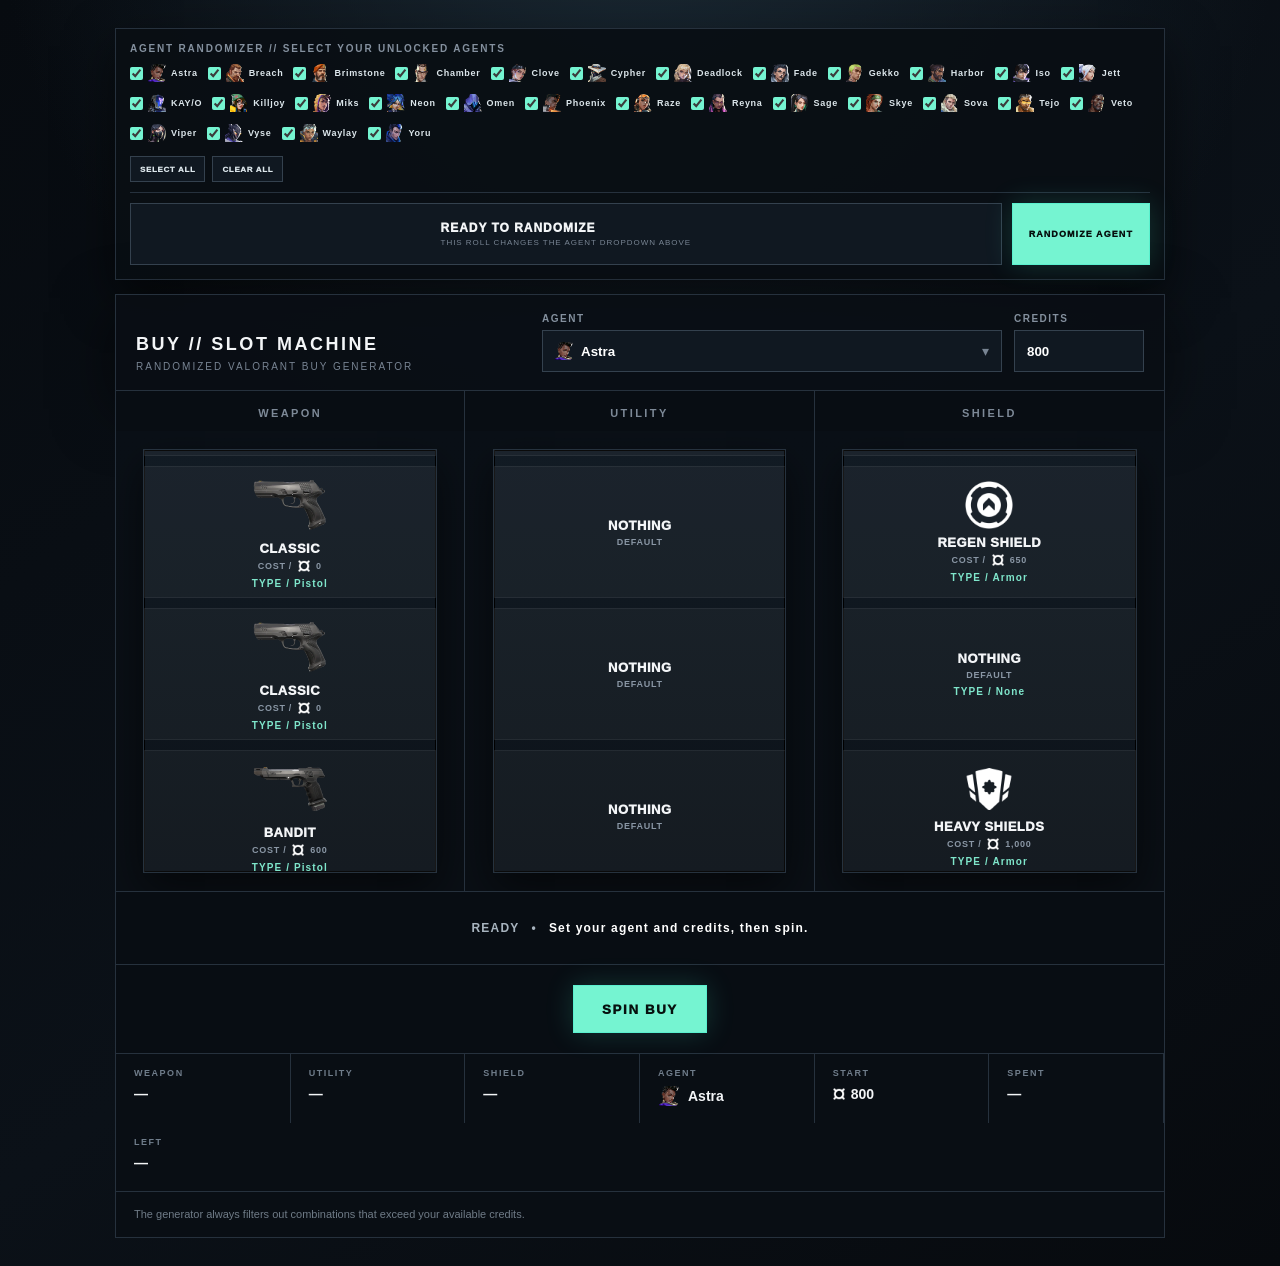
==== Valorant20Machine20agent20v10 copy.html @ f8c2f517 "Updated Website Layout + More Audio Update the UI to include an Agent Randomizer and added custom au" ====
<!DOCTYPE html>
<html lang="en">
<head>
<meta charset="UTF-8">
<meta name="viewport" content="width=device-width, initial-scale=1.0">
<title>VALORANT Buy Slot Machine</title>
<style>
  :root{
    --bg:#070b10;
    --panel:#0d131b;
    --panel2:#111923;
    --line:#26313d;
    --muted:#788493;
    --text:#f3f5f7;
    --accent:#75f4d1;
    --accent2:#3de4c2;
    --danger:#ff5c6c;
  }
  *{box-sizing:border-box}
  body{
    margin:0;
    min-height:100vh;
    font-family:Arial,Helvetica,sans-serif;
    background:
      radial-gradient(circle at 50% -10%,#1a2934 0,transparent 42%),
      linear-gradient(145deg,#070b10,#0b1118 55%,#070a0e);
    color:var(--text);
    display:flex;
    justify-content:center;
    padding:28px 16px;
  }
  .app{width:min(1050px,100%)}
  .topbar{
    display:flex;align-items:end;justify-content:space-between;gap:18px;
    padding:18px 20px;border:1px solid var(--line);
    background:rgba(9,14,20,.9);box-shadow:0 18px 60px #0008;
  }
  .brand{font-weight:900;letter-spacing:.14em;font-size:18px}
  .sub{color:var(--muted);font-size:10px;letter-spacing:.2em;margin-top:6px}
  .controls{display:flex;align-items:end;gap:12px;flex-wrap:wrap}
  label{display:block;color:#84909e;font-size:10px;letter-spacing:.15em;font-weight:800;margin:0 0 6px}
  select,input{
    width:170px;height:42px;border:1px solid #34414e;background:#101821;color:white;
    padding:0 12px;font-weight:800;outline:none;
  }
  .agent-select-wrapper{position:relative}
  .agent-search-box{
    min-width:460px;width:100%;height:42px;border:1px solid #34414e;background:#101821;
    display:flex;align-items:center;gap:8px;padding:0 12px;transition:border-color .15s ease;
  }
  .agent-search-box:focus-within{border-color:var(--accent);box-shadow:0 0 0 1px rgba(117,244,209,.12)}
  .agent-search-box img{width:18px;height:18px;object-fit:contain;display:block;flex:0 0 18px}
  .agent-search-box input{
    width:100%;height:40px;border:0;background:transparent;color:white;padding:0;
    font-weight:800;outline:none;min-width:0;
  }
  .agent-search-box input::placeholder{color:#788493}
  .agent-search-box .dropdown-arrow{flex:0 0 auto;cursor:pointer}
  .agent-dropdown{
    position:absolute;top:calc(100% + 6px);left:0;width:100%;min-width:460px;max-width:520px;max-height:360px;overflow:auto;
    background:#0c131b;border:1px solid #34414e;box-shadow:0 16px 38px rgba(0,0,0,.55);border-radius:10px;
    display:none;z-index:20;
  }
  .agent-dropdown.open{display:block}
  .agent-option{
    width:100%;display:flex;align-items:center;gap:10px;padding:10px 12px;
    border:none;background:none;color:#f3f5f7;text-align:left;font:inherit;cursor:pointer;
  }
  .agent-option:hover,.agent-option.active{background:rgba(93,238,217,.08)}
  .agent-option img{width:22px;height:22px;object-fit:contain;flex-shrink:0}
  .agent-option .random-agent-icon{width:22px;height:22px;display:grid;place-items:center;font-size:18px;flex-shrink:0}
  .dropdown-divider{height:1px;background:#26313d;margin:5px 0}
  .agent-control-block{min-width:380px}
  .agent-randomizer-standalone{
    width:100%;
    margin:0 0 14px;
    border:1px solid var(--line);
    background:rgba(9,14,20,.94);
    box-shadow:0 18px 45px #0008;
    padding:14px;
  }
  .agent-randomizer-standalone .agent-randomizer-title{
    color:#84909e;font-size:10px;letter-spacing:.18em;font-weight:900;margin-bottom:10px;
  }
  .agent-randomizer{margin:0;border:0;background:transparent;padding:0;max-width:none}

  .agent-randomizer-title{color:#84909e;font-size:9px;letter-spacing:.15em;font-weight:900;margin-bottom:8px}
  .agent-randomizer-list{display:flex;flex-wrap:wrap;gap:6px 10px;overflow:visible;padding-right:3px}
  .agent-check{display:inline-flex;align-items:center;gap:5px;color:#dce6eb;font-size:9px;font-weight:800;letter-spacing:.08em;cursor:pointer;white-space:nowrap}
  .agent-check input{width:auto;height:auto;margin:0;accent-color:var(--accent);cursor:pointer}
  .agent-check img{width:18px;height:18px;object-fit:contain;display:block}
  .agent-check span{line-height:18px}
  .agent-randomizer-actions{display:flex;gap:7px;margin-top:8px}
  .agent-randomizer-actions button{height:26px;padding:0 9px;font-size:8px;letter-spacing:.08em;background:#101821;color:#dce6eb;border:1px solid #34414e;box-shadow:none}
  .agent-randomizer-actions button:hover{border-color:var(--accent);filter:none}
  .agent-roll{margin-top:10px;padding-top:10px;border-top:1px solid #26313d;display:grid;grid-template-columns:1fr auto;gap:10px;align-items:center}
  .agent-roll-display{height:62px;border:1px solid #34414e;background:#101821;display:flex;align-items:center;justify-content:center;gap:10px;overflow:hidden}
  .agent-roll-display img{width:34px;height:34px;object-fit:contain;flex:0 0 34px}
  .agent-roll-name{font-size:12px;font-weight:1000;letter-spacing:.08em;text-transform:uppercase;white-space:nowrap;overflow:hidden;text-overflow:ellipsis}
  .agent-roll-status{display:block;color:#788493;font-size:8px;letter-spacing:.12em;margin-top:3px}
  #randomizeAgent{height:62px;padding:0 16px;font-size:9px;min-width:132px}
  .agent-randomizer.disabled{opacity:.55}
  .agent-randomizer.disabled .agent-check{cursor:not-allowed}
  .agent-summary{display:inline-flex;align-items:center;gap:8px}
  .agent-summary .agent-icon{width:22px;height:22px;object-fit:contain;flex:0 0 22px}
  .agent-summary .summary-item-icon{width:24px;height:24px;margin:0;flex:0 0 24px}
  button:disabled{opacity:.55;cursor:not-allowed}
  .dropdown-arrow{color:#788493;font-size:14px;}
  input{width:130px}
  select:focus,input:focus{border-color:var(--accent)}
  .hero{
    border:1px solid var(--line);border-top:0;background:#080d13;
  }
  .heads,.slots,.summary{display:grid;grid-template-columns:1fr 1fr 1fr}
  .heads>div{
    text-align:center;padding:16px 10px 12px;border-right:1px solid var(--line);
    color:#7d8997;font-size:11px;font-weight:900;letter-spacing:.22em;
  }
  .heads>div:last-child{border-right:0}
  .slots{min-height:460px}
  .slot{
    position:relative;border-right:1px solid var(--line);overflow:hidden;
    display:flex;align-items:center;justify-content:center;padding:18px;
    background:linear-gradient(#0a1017,#0a0f15);
    min-height:430px;
  }
  .slot:last-child{border-right:0}
  .slot:before,.slot:after{display:none}
  .window{
    position:relative;z-index:2;width:94%;height:100%;overflow:hidden;
    border:1px solid #26323e;background:linear-gradient(180deg,#121b24,#0c1219);
    box-shadow:0 0 0 1px #000 inset,0 16px 40px #0008;
  }
  .reel{
    position:absolute;inset:0;
    display:flex;flex-direction:column;align-items:stretch;
    gap:10px;
    transform:translate3d(0,0,0);
    will-change:transform;
  }
  .reel.spin{
    filter: none;
  }
  .reel-card{
    position:relative;
    flex:0 0 132px;
    height:132px;
    display:flex;flex-direction:column;justify-content:center;align-items:center;
    gap:8px;padding:16px 16px;
    background:rgba(255,255,255,.04);
    border:1px solid rgba(255,255,255,.06);
    transition:transform .2s ease, box-shadow .2s ease, border-color .2s ease, background .2s ease;
  }
  .reel-card.current{
    background:linear-gradient(90deg,#131f28,#1d323f,#131f28);
    box-shadow:0 0 0 1px rgba(93,238,217,.5), 0 18px 40px rgba(0,0,0,.35);
    border:1px solid rgba(93,238,217,.85);
    transform: scale(1.02);
    z-index:2;
  }
  .reel-card.pop{
    animation:pop .36s ease forwards, popGlow .18s ease 0.36s forwards;
  }
  .reel-card.win-glow{
    animation:winGlow 1s ease forwards;
  }
  .reel-card.pop::after{
    content:"";
    position:absolute;
    inset:0;
    border-radius:8px;
    background:linear-gradient(135deg, rgba(255,255,255,0) 0%, rgba(255,255,255,0.18) 50%, rgba(255,255,255,0) 100%);
    opacity:0;
    pointer-events:none;
    mix-blend-mode:screen;
    animation:shine .36s ease forwards;
  }
  .item-image{width:76px;height:60px;margin:0 auto 6px;display:block;object-fit:contain}
  .item-image.weapon-image{width:76px;height:60px;}
  .item-image.shield-image{width:48px;height:48px;}
  .ability-icon{
    width:60px;
    height:60px;
    margin:0 auto 6px;
    display:flex;
    align-items:center;
    justify-content:center;
    color:var(--accent);
    flex:0 0 60px;
  }
  .ability-icon svg{width:56px;height:56px;display:block;}
  .item-copy{text-align:center;min-width:0;width:100%;display:flex;flex-direction:column;align-items:center;justify-content:center}
  .item-name{font-weight:1000;font-size:13px;letter-spacing:.04em;text-transform:uppercase;white-space:nowrap;overflow:hidden;text-overflow:ellipsis;margin:0 auto}
  .item-meta{margin-top:4px;color:#8a97a5;font-size:9px;font-weight:800;letter-spacing:.08em;display:inline-flex;align-items:center;justify-content:center;gap:6px}
  .credit-badge{display:inline-flex;align-items:center;gap:6px}
  .credit-icon{width:12px;height:auto;display:block}
  .item-detail{margin-top:6px;color:#7fe6cb;font-size:10px;font-weight:800;letter-spacing:.11em}
  .item-bind{margin-top:4px;color:#8adfc5;font-size:9px;font-weight:800;letter-spacing:.12em}
  .reel-card.center{
    outline:1px solid #49616f;
    outline-offset:-1px;
  }
  .result-line{
    display:flex;justify-content:center;align-items:center;gap:12px;
    min-height:74px;border-top:1px solid var(--line);border-bottom:1px solid var(--line);
    color:#a8b4bf;font-size:12px;letter-spacing:.1em;font-weight:800;
  }
  .result-line strong{color:white}
  button{
    height:48px;padding:0 28px;border:1px solid #5af0ce;background:var(--accent);
    color:#06100e;font-weight:1000;letter-spacing:.12em;cursor:pointer;
    box-shadow:0 0 28px #47e4c330;text-transform:uppercase;
  }
  button:hover{filter:brightness(1.08)}
  button:active{transform:translateY(1px)}
  button:disabled{opacity:.55;cursor:not-allowed}
  .spinrow{display:flex;justify-content:center;padding:20px;border-bottom:1px solid var(--line)}
  .summary{
    background:#090e14;
    display:grid;grid-template-columns:repeat(auto-fit,minmax(170px,1fr));
    gap:0;
  }
  .sum{
    padding:14px 18px;border-right:1px solid var(--line);
    min-height:68px;
  }
  .sum:last-child{border-right:0}
  .sum b{display:block;margin-top:8px;font-size:14px}
  .sum small{display:block;color:#707d8b;font-size:9px;font-weight:900;letter-spacing:.17em}
  .sum .agent-summary,
  .sum .shield-summary{display:inline-flex;align-items:center;gap:8px;}
  .sum .agent-summary .agent-icon,
  .sum .shield-summary .agent-icon{width:20px;height:20px;}
  .good{color:var(--accent)}.bad{color:var(--danger)}
  .hint{
    padding:14px 18px;color:#6f7b87;font-size:11px;line-height:1.5;
    border:1px solid var(--line);border-top:0;background:#090e14;
  }
  .agent-pill{
    display:inline-flex;gap:8px;align-items:center;color:#dce6eb;
    border:1px solid #2b3743;padding:6px 9px;font-size:9px;letter-spacing:.12em;
    margin-top:8px;
  }
  .agent-icon{width:18px;height:18px;object-fit:contain;display:block}
  .agent-pill span{font-size:10px;font-weight:800;letter-spacing:.11em;text-transform:none;color:#f3f5f7}
  .pulse{animation:pulse .18s linear infinite alternate}
  @keyframes pulse{to{filter:brightness(1.7);transform:scale(1.015)}}
  .shake{animation:shake .16s linear 2}
  @keyframes shake{25%{transform:translateX(-5px)}75%{transform:translateX(5px)}}
  @keyframes pop{0%{transform:scale(1.02);box-shadow:0 0 0 1px rgba(93,238,217,.5)}50%{transform:scale(1.07);box-shadow:0 0 0 3px rgba(93,238,217,.85)}100%{transform:scale(1.05);box-shadow:0 0 0 2px rgba(93,238,217,.75)}}
  @keyframes shine{0%{opacity:0;transform:translateX(-80px) scaleX(0.8)}50%{opacity:1;transform:translateX(0) scaleX(1)}100%{opacity:0;transform:translateX(80px) scaleX(0.8)}}
  @keyframes popGlow{0%{filter:brightness(1)}50%{filter:brightness(1.22)}100%{filter:brightness(1)}}
  @keyframes winGlow{0%{box-shadow:0 0 0 rgba(93,238,217,0);opacity:0.95}50%{box-shadow:0 0 24px rgba(93,238,217,0.35);opacity:1}100%{box-shadow:0 0 40px rgba(93,238,217,0.18);opacity:1}}
  @media(max-width:700px){
    body{padding:10px}.topbar{align-items:flex-start;flex-direction:column}
    .controls{width:100%}.controls>div{flex:1}.controls select,.controls input{width:100%}.agent-control-block{min-width:0;width:100%}.agent-search-box{min-width:0;width:100%}.agent-dropdown{min-width:100%;max-width:none}.agent-randomizer{max-width:none}.agent-randomizer-list{max-height:220px;overflow:auto}.agent-roll{grid-template-columns:1fr}.agent-roll-display{width:100%}#randomizeAgent{width:100%}
    .slots{min-height:350px}.window{height:205px}.reel-card{flex-basis:68px;height:68px;padding:8px 10px}.icon{width:48px;flex-basis:48px}.icon svg{width:43px;height:39px}
    .item-name{font-size:12px}.heads>div{font-size:9px}.sum{padding:11px 8px}.sum b{font-size:11px}
    button{width:100%}
  }
</style>
</head>
<body>
<audio id="spinAudio" src="spin-music.mp3" preload="auto"></audio>
<audio id="agentSpinAudio" src="agent_spin.mp3" preload="auto"></audio>
<div class="app">
  <section class="agent-randomizer-standalone" id="agentRandomizerPanel">
    <div class="agent-randomizer">
      <div class="agent-randomizer-title">AGENT RANDOMIZER // SELECT YOUR UNLOCKED AGENTS</div>
      <div class="agent-randomizer-list" id="agentRandomizerList"></div>
      <div class="agent-randomizer-actions">
        <button type="button" id="selectAllAgents">SELECT ALL</button>
        <button type="button" id="clearAllAgents">CLEAR ALL</button>
      </div>
      <div class="agent-roll" id="agentRollPanel">
        <div class="agent-roll-display">
          <img id="agentRollIcon" src="" alt="" style="display:none" />
          <div>
            <div class="agent-roll-name" id="agentRollName">READY TO RANDOMIZE</div>
            <span class="agent-roll-status" id="agentRollStatus">THIS ROLL CHANGES THE AGENT DROPDOWN ABOVE</span>
          </div>
        </div>
        <button type="button" id="randomizeAgent">RANDOMIZE AGENT</button>
      </div>
    </div>
  </section>


  <div class="topbar">
    <div>
      <div class="brand">BUY // SLOT MACHINE</div>
      <div class="sub">RANDOMIZED VALORANT BUY GENERATOR</div>
    </div>
    <div class="controls">
      <div class="agent-control-block">
        <label>AGENT</label>
        <div class="agent-select-wrapper">
          <div class="agent-search-box">
            <img src="" alt="" class="agent-icon" id="agentDropdownIcon" />
            <input id="agentSearch" type="text" autocomplete="off" spellcheck="false"
                   placeholder="Search agent..." role="combobox" aria-autocomplete="list"
                   aria-expanded="false" aria-controls="agentDropdownMenu" />
            <span class="dropdown-arrow" id="agentDropdownArrow">▾</span>
          </div>
          <div class="agent-dropdown" id="agentDropdownMenu" role="listbox"></div>
        </div>
        <select id="agent" hidden></select>
      </div>
      <div>
        <label>CREDITS</label>
        <input id="credits" type="number" min="0" max="9000" step="50" value="800">
      </div>
    </div>
  </div>

  <section class="hero">
    <div class="heads">
      <div>WEAPON</div><div>UTILITY</div><div>SHIELD</div>
    </div>

    <div class="slots">
      <div class="slot"><div class="window" id="weaponWindow"></div></div>
      <div class="slot"><div class="window" id="utilityWindow"></div></div>
      <div class="slot"><div class="window" id="shieldWindow"></div></div>
    </div>

    <div class="result-line">
      <span>READY</span>
      <span>•</span>
      <strong id="message">Set your agent and credits, then spin.</strong>
    </div>

    <div class="spinrow">
      <button id="spin">SPIN BUY</button>
    </div>

    <div class="summary">
      <div class="sum"><small>WEAPON</small><b id="sumWeapon">—</b></div>
      <div class="sum"><small>UTILITY</small><b id="sumUtility">—</b></div>
      <div class="sum"><small>SHIELD</small><b id="sumShield">—</b></div>
      <div class="sum"><small>AGENT</small><b id="sumAgent">—</b></div>
      <div class="sum"><small>START</small><b id="sumStart">—</b></div>
      <div class="sum"><small>SPENT</small><b id="sumSpent">—</b></div>
      <div class="sum"><small>LEFT</small><b id="sumLeft">—</b></div>
    </div>
  </section>

  <div class="hint">
    The generator always filters out combinations that exceed your available credits.
  </div>
</div>

<script>
/*
  EDITABLE DATA
  The prices are kept here intentionally so this is a completely standalone file.
*/
const weapons = [
  {name:"Classic", price:0, icon:"◎", type:"Pistol"},
  {name:"Shorty", price:300, icon:"▰", type:"Shotgun"},
  {name:"Frenzy", price:450, icon:"▰", type:"Pistol"},
  {name:"Ghost", price:500, icon:"◈", type:"Pistol"},
  {name:"Sheriff", price:800, icon:"◆", type:"Pistol"},
  {name:"Bandit", price:600, icon:"▰", type:"Pistol"},
  {name:"Stinger", price:1100, icon:"▰", type:"SMG"},
  {name:"Spectre", price:1600, icon:"▰", type:"SMG"},
  {name:"Bucky", price:850, icon:"▰", type:"Shotgun"},
  {name:"Judge", price:1850, icon:"▰", type:"Shotgun"},
  {name:"Bulldog", price:2050, icon:"▰", type:"Rifle"},
  {name:"Guardian", price:2250, icon:"▰", type:"Rifle"},
  {name:"Phantom", price:2900, icon:"▰", type:"Rifle"},
  {name:"Vandal", price:2900, icon:"▰", type:"Rifle"},
  {name:"Marshal", price:950, icon:"▰", type:"Sniper"},
  {name:"Outlaw", price:2400, icon:"▰", type:"Sniper"},
  {name:"Operator", price:4700, icon:"▰", type:"Sniper"},
  {name:"Ares", price:1600, icon:"▰", type:"LMG"},
  {name:"Odin", price:3200, icon:"▰", type:"LMG"}
];

const shields = [
  {name:"Nothing", price:0, icon:"◌", type:"None"},
  {name:"Light Shields", price:400, icon:"◒", type:"Armor"},
  {name:"Regen Shield", price:650, icon:"⟳", type:"Armor"},
  {name:"Heavy Shields", price:1000, icon:"◉", type:"Armor"}
];

const agents = {
  Astra: [
    {name:"Stars (x2)", price:150,bind:"X", icon:"Abilities/Stars.png"},
    {name:"Stars (x3)", price:300,bind:"X", icon:"Abilities/Stars.png"},
    {name:"Stars (x4)", price:450,bind:"X", icon:"Abilities/Stars.png"},
    {name:"Stars (x5)", price:600,bind:"X", icon:"Abilities/Stars.png"}
  ],
  Breach: [
    {name:"Aftershock", price:200, bind:"C", icon:"Abilities/Aftershock.png"},
    {name:"Flashpoint", price:250, bind:"Q", icon:"Abilities/Flashpoint.png"},
    {name:"Flashpoint (x2)", price:500, bind:"Q", icon:"Abilities/Flashpoint.png"},
    {name:"Full Util", price:700, bind:"X", icon:"Abilities/BreachUlt.png"}
  ],
  Brimstone: [
    {name:"Incendiary", price:250, bind:"Q", icon:"Abilities/Incendiary.png"},
    {name:"Sky Smoke", price:0, bind:"E", icon:"Abilities/Sky_Smoke.png"},
    {name:"Sky Smoke (x2)", price:100, bind:"E", icon:"Abilities/Sky_Smoke.png"},
    {name:"Sky Smoke (x3)", price:200, bind:"E", icon:"Abilities/Sky_Smoke.png"},
    {name:"Stim Beacon", price:200, bind:"C", icon:"Abilities/Stim_Beacon.png"},
    {name:"Full Util", price:650, bind:"X", icon:"Abilities/BrimstoneUlt.png"}
  ],
  Chamber: [
    {name:"Trademark", price:200, bind:"C", icon:"Abilities/Trademark.png"},
    {name:"Headhunter (x4)", price:400, bind:"Q", icon:"Abilities/Headhunter.png"},
    {name:"Headhunter (FULL)", price:800, bind:"Q", icon:"Abilities/Headhunter.png"},
    {name:"Full Util", price:1000, bind:"X", icon:"Abilities/ChamberUlt.png"}
    
  ],
  Clove: [
    {name:"Meddle", price:250, bind:"Q", icon:"Abilities/Meddle.png"},
    {name:"Ruse", price:150, bind:"E", icon:"Abilities/Ruse.png"},
    {name:"Pick-Me-Up", price:200, bind:"C", icon:"Abilities/Pick-me-up.png"},
    {name:"Full Util", price:600, bind:"X", icon:"Abilities/CloveUlt.png"}
  ],
  Cypher: [
    {name:"Trapwire", price:200, bind:"C", icon:"Abilities/Trapwire.png"},
    {name:"Trapwire (x2)", price:400, bind:"C", icon:"Abilities/Trapwire.png"},
    {name:"Cyber Cage", price:100, bind:"Q", icon:"Abilities/Cyber_Cage.png"},
    {name:"Cyber Cage (x2)", price:200, bind:"Q", icon:"Abilities/Cyber_Cage.png"},
    {name:"Full Util", price:600, bind:"X", icon:"Abilities/CypherUlt.png"}
  ],
  Deadlock: [
    {name:"Sonic Sensor", price:200, bind:"Q", icon:"Abilities/Sonic_Sensor.png"},
    {name:"Sonic Sensor (x2)", price:400, bind:"Q", icon:"Abilities/Sonic_Sensor.png"},
    {name:"Barrier Mesh", price:300, bind:"C", icon:"Abilities/Barrier_Mesh.png"},
    {name:"Full Util", price:700, bind:"X", icon:"Abilities/DeadlockUlt.png"}
  ],
  Fade: [
    {name:"Prowler", price:250, bind:"C", icon:"Abilities/Prowler.png"},
    {name:"Prowler (x2)", price:500, bind:"C", icon:"Abilities/Prowler.png"},
    {name:"Seize", price:200, bind:"Q", icon:"Abilities/Seize.png"},
    {name:"Full Util", price:700, bind:"X", icon:"Abilities/FadeUlt.png"}
  ],
  Gekko: [
    {name:"Full Util", price:550, bind:"X", icon:"Abilities/GekkoUlt.png"},
    {name:"Mosh Pit", price:250, bind:"C", icon:"Abilities/Mosh_Pit.png"},
    {name:"Wingman", price:300, bind:"Q", icon:"Abilities/Wingman.png"}
  ],
  Harbor: [
    {name:"Storm Surge", price:200, bind:"C", icon:"Abilities/Storm_Surge.png"},
    {name:"Full Util", price:500, bind:"X", icon:"Abilities/HarborUlt.png"},
    {name:"High Tide", price:300, bind:"Q", icon:"Abilities/High_Tide.png"}
  ],
  Iso: [
    {name:"Contingency", price:200, bind:"C", icon:"Abilities/Contingency.png"},
    {name:"Undercut", price:300, bind:"Q", icon:"Abilities/Undercut.png"},
    {name:"Full Util", price:500, bind:"X", icon:"Abilities/IsoUlt.png"}
  ],
  Jett: [
    {name:"Cloudburst", price:200, bind:"C", icon:"Abilities/Cloudburst.png"},
    {name:"Cloudburst (x2)", price:400, bind:"C", icon:"Abilities/Cloudburst.png"},
    {name:"Updraft", price:150, bind:"Q", icon:"Abilities/Updraft.png"},
    {name:"Full Util", price:550, bind:"X", icon:"Abilities/JettUlt.png"}
  ],
  "KAY/O": [
    {name:"FRAG/ment", price:200, bind:"C", icon:"Abilities/FRAG-ment.png"},
    {name:"FLASH/drive", price:250, bind:"Q", icon:"Abilities/FLASH-drive.png"},
    {name:"FLASH/drive (x2)", price:500, bind:"Q", icon:"Abilities/FLASH-drive.png"},
    {name:"FULL/util", price:700, bind:"X", icon:"Abilities/KayoUlt.png"}
  ],
  Killjoy: [
    {name:"Alarmbot", price:200, bind:"Q", icon:"Abilities/Alarmbot.png"},
    {name:"Full Util", price:600, bind:"X", icon:"Abilities/KilljoyUlt.png"},
    {name:"Nanoswarm", price:200, bind:"C", icon:"Abilities/Nanoswarm.png"},
    {name:"Nanoswarm (x2)", price:400, bind:"C", icon:"Abilities/Nanoswarm.png"}
  ],
  Miks: [
    {name:"M-Pulse", price:250, bind:"C", icon:"Abilities/M-Pulse.png"},
    {name:"M-Pulse (x2)", price:500, bind:"C", icon:"Abilities/M-Pulse.png"},
    {name:"Harmonize", price:200, bind:"Q", icon:"Abilities/Harmonize.png"},
    {name:"Full Util", price:700, bind:"X", icon:"Abilities/MiksUlt.png"}
  ],
  Neon: [
    {name:"Fast Lane", price:300, bind:"C", icon:"Abilities/Fast_Lane.png"},
    {name:"Relay Bolt", price:200, bind:"Q", icon:"Abilities/Relay_Bolt.png"},
    {name:"Full Util", price:500, bind:"X", icon:"Abilities/NeonUlt.png"}
  ],
  Omen: [
    {name:"Shrouded Step", price:100, bind:"C", icon:"Abilities/Shrouded_Step.png"},
    {name:"Shrouded Step (x2)", price:200, bind:"C", icon:"Abilities/Shrouded_Step.png"},
    {name:"Paranoia", price:250, bind:"Q", icon:"Abilities/Paranoia.png"},
    {name:"Dark Cover", price:150,  bind:"E", icon:"Abilities/Dark_Cover.png"},
    {name:"Full Util", price:600,  bind:"X", icon:"Abilities/OmenUlt.png"}
  ],
  Phoenix: [
    {name:"Blaze", price:150, bind:"C", icon:"Abilities/Blaze.png"},
    {name:"Curveball", price:250, bind:"E", icon:"Abilities/Curveball.png"},
    {name:"Hot Hands", price:200, bind:"Q", icon:"Abilities/Hot_Hands.png"},
    {name:"Full Util", price:600, bind:"X", icon:"Abilities/PhoenixUlt.png"}
  ],
  Raze: [
    {name:"Full Util", price:700, bind:"X", icon:"Abilities/RazeUlt.png"},
    {name:"Blast Pack", price:200, bind:"Q", icon:"Abilities/Blast_Pack.png"},
    {name:"Blast Pack (x2)", price:400, bind:"Q", icon:"Abilities/Blast_Pack.png"},
    {name:"Boom Bot", price:300, bind:"C", icon:"Abilities/Boom_Bot.png"}
  ],
  Reyna: [
    {name:"Dismiss/Devour", price:200, bind:"E/Q", icon:"Abilities/Dismiss.png"},
    {name:"Leer", price:250, bind:"C", icon:"Abilities/Leer.png"},
    {name:"Leer (x2)", price:500, bind:"C", icon:"Abilities/Leer.png"},
    {name:"Full Util", price:700, bind:"C", icon:"Abilities/ReynaUlt.png"}
    
  ],
  Sage: [
    {name:"Barrier Orb", price:300, bind:"C", icon:"Abilities/Barrier_Orb.png"},
    {name:"Slow Orb", price:200, bind:"Q", icon:"Abilities/Slow_Orb.png"},
    {name:"Slow Orb (x2)", price:400, bind:"Q", icon:"Abilities/Slow_Orb.png"},
    {name:"Full Util", price:700, bind:"X", icon:"Abilities/SageUlt.png"}
  ],
  Skye: [
    {name:"Trailblazer", price:300, bind:"Q", icon:"Abilities/Trailblazer.png"},
    {name:"Guiding Light", price:250, bind:"E", icon:"Abilities/Guiding_Light.png"},
    {name:"Regrowth", price:150, bind:"C", icon:"Abilities/Regrowth.png"},
    {name:"Full Util", price:700, bind:"X", icon:"Abilities/SkyeUlt.png"}
  ],
  Sova: [
    {name:"Shock Bolt", price:150, bind:"Q", icon:"Abilities/Shock_Bolt.png"},
    {name:"Shock Bolt (x2)", price:300, bind:"Q", icon:"Abilities/Shock_Bolt.png"},
    {name:"Full Util", price:700, bind:"X", icon:"Abilities/SovaUlt.png"},
    {name:"Owl Drone", price:400, bind:"C", icon:"Abilities/Dark_Cover.png"}
  ],
  Tejo: [
    {name:"Stealth Drone", price:400, bind:"C", icon:"Abilities/Stealth_Drone.png"},
    {name:"Special Delivery", price:200, bind:"Q", icon:"Abilities/Special_Delivery.png"},
    {name:"Full Util", price:600, bind:"X", icon:"Abilities/TejoUlt.png"}
  ],
  Veto: [
    {name:"Crosscut", price:200, bind:"C", icon:"Abilities/Crosscut.png"},
    {name:"Crosscut (x2)", price:400, bind:"C", icon:"Abilities/Crosscut.png"},
    {name:"Chokehold", price:100, bind:"Q", icon:"Abilities/Chokehold.png"},
    {name:"Full Util", price:500, bind:"X", icon:"Abilities/VetoUlt.png"}
  ],
  Viper: [
    {name:"Snake Bite", price:300, bind:"E", icon:"Abilities/Snake_Bite.png"},
    {name:"Poison Cloud", price:200, bind:"Q", icon:"Abilities/Poison_Cloud.png"},
    {name:"Full Util", price:500, bind:"X", icon:"Abilities/ViperUlt.png"}
  ],
  Vyse: [
    {name:"Razorvine", price:150, bind:"C", icon:"Abilities/Razorvine.png"},
    {name:"Razorvine (x2)", price:300, bind:"C", icon:"Abilities/Razorvine.png"},
    {name:"Shear", price:200, bind:"Q", icon:"Abilities/Shear.png"},
    {name:"Full Util", price:500, bind:"X", icon:"Abilities/VyseUlt.png"}
  ],
  Waylay: [
    {name:"Saturate", price:300, bind:"C", icon:"Abilities/Saturate.png"},
    {name:"Lightspeed", price:300, bind:"Q", icon:"Abilities/Lightspeed.png"},
    {name:"Full Util", price:600, bind:"X", icon:"Abilities/WaylayUlt.png"}
  ],
  Yoru: [
    {name:"Fakeout", price:200, bind:"C", icon:"Abilities/Fakeout.png"},
    {name:"Gatecrash", price:150, bind:"E", icon:"Abilities/Gatecrash.png"},
    {name:"Blindside", price:250, bind:"Q", icon:"Abilities/Blindside.png"},
    {name:"Full Util", price:600, bind:"Q", icon:"Abilities/YoruUlt.png"}
  ]
};

const agentSelect = document.getElementById("agent");
const agentSearch = document.getElementById("agentSearch");
const agentDropdownArrow = document.getElementById("agentDropdownArrow");
const agentDropdownMenu = document.getElementById("agentDropdownMenu");
const agentDropdownIcon = document.getElementById("agentDropdownIcon");
const agentDropdownLabel = document.getElementById("agentDropdownLabel");
const agentRandomizerList = document.getElementById("agentRandomizerList");
const selectAllAgentsBtn = document.getElementById("selectAllAgents");
const clearAllAgentsBtn = document.getElementById("clearAllAgents");
const agentRandomizerPanel = document.getElementById("agentRandomizerPanel");
const randomizeAgentBtn = document.getElementById("randomizeAgent");
const agentRollIcon = document.getElementById("agentRollIcon");
const agentRollName = document.getElementById("agentRollName");
const agentRollStatus = document.getElementById("agentRollStatus");
const creditsInput = document.getElementById("credits");
const spinBtn = document.getElementById("spin");
const message = document.getElementById("message");
const spinAudio = document.getElementById("spinAudio");
const agentSpinAudio = document.getElementById("agentSpinAudio");

const els = {
  weapon:document.getElementById("weaponWindow"),
  utility:document.getElementById("utilityWindow"),
  shield:document.getElementById("shieldWindow"),
  sumWeapon:document.getElementById("sumWeapon"),
  sumUtility:document.getElementById("sumUtility"),
  sumShield:document.getElementById("sumShield"),
  sumAgent:document.getElementById("sumAgent"),
  sumStart:document.getElementById("sumStart"),
  sumSpent:document.getElementById("sumSpent"),
  sumLeft:document.getElementById("sumLeft")
};

let currentVisible = {
  weapon: weapons[0],
  utility: null,
  shield: shields[0]
};

let lastRandomAgent = null;
let randomAgentReady = false;
let randomAgentSpinning = false;

function sanitizeAgentName(name){
  return String(name).replace(/[^A-Za-z0-9]/g,"");
}

function agentIcon(name){
  return `Agents/${encodeURIComponent(sanitizeAgentName(name))}_icon.png`;
}

function getUtilityPool(agentName){
  return (agents[agentName] || agents[Object.keys(agents)[0]]).filter(item => item.bind !== "X");
}

function updateDropdownButton(name){
  agentSearch.value = name;
  agentSearch.setAttribute("aria-expanded", "false");

  agentDropdownIcon.src = agentIcon(name);
  agentDropdownIcon.alt = name;
  agentDropdownIcon.onerror = function(){ this.style.display = 'none'; };
  agentDropdownIcon.style.display = 'block';
}

function buildAgentRandomizer(){
  agentRandomizerList.innerHTML = "";

  Object.keys(agents).forEach(name => {
    const label = document.createElement("label");
    label.className = "agent-check";
    label.innerHTML = `
      <input type="checkbox" value="${name}" checked />
      <img src="${agentIcon(name)}" alt="${name}" onerror="this.style.display='none'" />
      <span>${name}</span>
    `;
    agentRandomizerList.appendChild(label);
  });
}

function getIncludedAgents(){
  return Array.from(agentRandomizerList.querySelectorAll('input[type="checkbox"]:checked'))
    .map(input => input.value)
    .filter(name => Object.prototype.hasOwnProperty.call(agents, name));
}

function updateRandomAgentPanel(){
  randomizeAgentBtn.disabled = randomAgentSpinning;

  if(lastRandomAgent && randomAgentReady){
    agentRollIcon.src = agentIcon(lastRandomAgent);
    agentRollIcon.alt = lastRandomAgent;
    agentRollIcon.style.display = "block";
    agentRollIcon.onerror = function(){ this.style.display = "none"; };
    agentRollName.textContent = lastRandomAgent;
    agentRollStatus.textContent = "AGENT SELECTED — DROPDOWN UPDATED ABOVE";
  }else if(!randomAgentSpinning){
    agentRollIcon.style.display = "none";
    agentRollName.textContent = "READY TO RANDOMIZE";
    agentRollStatus.textContent = "THIS ROLL CHANGES THE AGENT DROPDOWN ABOVE";
  }
}

function randomizeAgent(){
  if(randomAgentSpinning) return;

  const included = getIncludedAgents();
  if(!included.length){
    message.textContent = "Select at least one agent for the randomizer.";
    return;
  }

  randomAgentSpinning = true;
  randomAgentReady = false;
  randomizeAgentBtn.disabled = true;
  spinBtn.disabled = true;
  agentSearch.disabled = true;
  creditsInput.disabled = true;
  message.textContent = "ROLLING AGENT...";
  agentRollStatus.textContent = "CHOOSING FROM YOUR UNLOCKED AGENTS";

  const finalAgent = included[Math.floor(Math.random() * included.length)];
  const sequence = [];
  for(let i=0;i<14;i++) sequence.push(included[Math.floor(Math.random()*included.length)]);
  sequence.push(finalAgent);

  // AGENT RANDOMIZER SPIN LENGTH: change 3000 to the number of milliseconds you want.
  // 3000 = roughly 3 seconds.
  const duration = 4350;
  const start = performance.now();

  // Play the separate agent-randomizer audio.
  if(agentSpinAudio){
    agentSpinAudio.currentTime = 0;
    agentSpinAudio.volume = 1.0;
    agentSpinAudio.loop = false;
    agentSpinAudio.play().catch(() => {});
  }
  const tickCount = sequence.length;
  let lastTick = -1;

  function frame(now){
    const t = Math.min(1, (now - start) / duration);
    const eased = 1 - Math.pow(1 - t, 3);
    const index = Math.min(tickCount - 1, Math.floor(eased * tickCount));

    if(index !== lastTick){
      lastTick = index;
      const name = sequence[index];
      agentRollIcon.src = agentIcon(name);
      agentRollIcon.alt = name;
      agentRollIcon.style.display = "block";
      agentRollIcon.onerror = function(){ this.style.display = "none"; };
      agentRollName.textContent = name;
    }

    if(t < 1){
      requestAnimationFrame(frame);
    }else{
      if(agentSpinAudio){
        agentSpinAudio.pause();
        agentSpinAudio.currentTime = 0;
        agentSpinAudio.loop = false;
      }

      lastRandomAgent = finalAgent;
      randomAgentReady = true;
      randomAgentSpinning = false;

      // The agent randomizer is independent of the buy wheels.
      // Its only permanent result is updating the normal agent dropdown.
      setSelectedAgent(finalAgent, true);

      agentSearch.disabled = false;
      creditsInput.disabled = false;
      spinBtn.disabled = false;
      updateRandomAgentPanel();

      message.innerHTML = `<span class="good">AGENT SELECTED</span> <span>•</span> <span class="agent-summary"><img src="${agentIcon(finalAgent)}" alt="${finalAgent}" class="agent-icon" onerror="this.style.display='none'" /><strong>${finalAgent}</strong></span> <span>•</span> <span>READY TO SPIN BUY</span>`;
    }
  }

  requestAnimationFrame(frame);
}

function getPreviewAgent(){
  return agentSelect.value || Object.keys(agents)[0];
}

function buildAgentOptions(filter = ""){
  agentSelect.innerHTML = "";
  agentDropdownMenu.innerHTML = "";

  const query = String(filter).trim().toLowerCase();

  Object.keys(agents).forEach(name => {
    const opt = document.createElement("option");
    opt.value = name;
    opt.textContent = name;
    agentSelect.appendChild(opt);

    if(query && !name.toLowerCase().includes(query)) return;

    const button = document.createElement("button");
    button.type = "button";
    button.className = "agent-option";
    button.dataset.agent = name;
    button.setAttribute("role", "option");
    button.innerHTML = `<img src="${agentIcon(name)}" alt="${name}" onerror="this.style.display='none'" /><span>${name}</span>`;
    agentDropdownMenu.appendChild(button);
  });

  Array.from(agentDropdownMenu.querySelectorAll(".agent-option")).forEach(item => {
    item.classList.toggle("active", item.dataset.agent === agentSelect.value);
  });
}

function setSelectedAgent(name, fromRandomizer = false){
  agentSelect.value = name;

  if(fromRandomizer){
    lastRandomAgent = name;
    randomAgentReady = true;
  }else{
    lastRandomAgent = null;
    randomAgentReady = false;
  }

  updateDropdownButton(name);
  renderAllWindows();
  updateStart();
  updateRandomAgentPanel();

  const iconHtml = `<img src="${agentIcon(name)}" alt="${name}" class="agent-icon" onerror="this.style.display='none'" />`;
  els.sumAgent.innerHTML = `<span class="agent-summary">${iconHtml}<span>${name}</span></span>`;

  Array.from(agentDropdownMenu.querySelectorAll(".agent-option")).forEach(item => {
    item.classList.toggle("active", item.dataset.agent === name);
  });
}

function toggleAgentDropdown(){
  const open = agentDropdownMenu.classList.toggle("open");
  agentSearch.setAttribute("aria-expanded", open ? "true" : "false");
  if(open){
    buildAgentOptions("");
  }
}

function closeAgentDropdown(){
  agentDropdownMenu.classList.remove("open");
  agentSearch.setAttribute("aria-expanded", "false");
}

buildAgentOptions();
buildAgentRandomizer();
agentSelect.value = Object.keys(agents)[0];
setSelectedAgent(agentSelect.value);

agentSearch.addEventListener("focus", () => {
  buildAgentOptions(agentSearch.value);
  agentDropdownMenu.classList.add("open");
  agentSearch.setAttribute("aria-expanded", "true");
  requestAnimationFrame(() => agentSearch.select());
});

agentSearch.addEventListener("input", () => {
  const query = agentSearch.value.trim().toLowerCase();
  buildAgentOptions(query);
  agentDropdownMenu.classList.add("open");
  agentSearch.setAttribute("aria-expanded", "true");

  const exact = Object.keys(agents).find(name => name.toLowerCase() === query);
  if(exact){
    setSelectedAgent(exact);
    agentSearch.setSelectionRange(agentSearch.value.length, agentSearch.value.length);
  }
});

agentSearch.addEventListener("keydown", (event) => {
  const options = Array.from(agentDropdownMenu.querySelectorAll(".agent-option"));
  if(event.key === "Escape"){
    closeAgentDropdown();
    updateDropdownButton(agentSelect.value);
    return;
  }
  if(event.key === "Enter"){
    event.preventDefault();
    const first = options[0];
    if(first){
      setSelectedAgent(first.dataset.agent);
      closeAgentDropdown();
    }
  }
  if(event.key === "ArrowDown" && options.length){
    event.preventDefault();
    options[0].focus();
  }
});

agentDropdownArrow.addEventListener("click", (event) => {
  event.stopPropagation();
  toggleAgentDropdown();
});

agentDropdownMenu.addEventListener("click", (event) => {
  const option = event.target.closest(".agent-option");
  if (!option) return;
  setSelectedAgent(option.dataset.agent);
  closeAgentDropdown();
  agentSearch.blur();
});

document.addEventListener("click", (event) => {
  if(!event.target.closest(".agent-select-wrapper")) closeAgentDropdown();
});

agentSelect.addEventListener("change", () => setSelectedAgent(agentSelect.value));

agentRandomizerList.addEventListener("change", () => {
  const included = getIncludedAgents();

  if(lastRandomAgent && !included.includes(lastRandomAgent)){
    randomAgentReady = false;
    lastRandomAgent = null;
    updateRandomAgentPanel();
  }
});

randomizeAgentBtn.addEventListener("click", randomizeAgent);

selectAllAgentsBtn.addEventListener("click", () => {
  agentRandomizerList.querySelectorAll('input[type="checkbox"]').forEach(input => input.checked = true);
  updateRandomAgentPanel();
});

clearAllAgentsBtn.addEventListener("click", () => {
  agentRandomizerList.querySelectorAll('input[type="checkbox"]').forEach(input => input.checked = false);
  updateRandomAgentPanel();
});

function money(n){ return n.toLocaleString("en-US"); }


function creditHtml(amount){
  return `<span class="credit-badge"><img src="Credits_icon.png" alt="Credits" class="credit-icon" />${money(amount)}</span>`;
}

function svgIcon(type, name){
  const safe = String(name).replace(/[^a-z0-9]/gi,"").toLowerCase();
  if(type==="weapon"){
    const long = /operator|marshal|outlaw|ares|odin|bulldog|guardian|phantom|vandal/.test(safe);
    const shotgun = /shorty|bucky|judge/.test(safe);
    const pistol = /classic|frenzy|ghost|sheriff/.test(safe);
    const barrel = long ? 31 : shotgun ? 25 : pistol ? 20 : 24;
    return `<svg viewBox="0 0 120 60" aria-hidden="true">
      <path d="M8 27h${barrel}l8-8h18l8 5h28l8-7h13l5 6-7 7H72l-10 9H43l-4-7H23l-7 5H8z" fill="currentColor" opacity=".92"/>
      <path d="M48 34l8 2-5 15H40zM83 28l10 3-7 15H75z" fill="currentColor" opacity=".75"/>
      <circle cx="21" cy="30" r="3" fill="#071018"/><path d="M70 20h12" stroke="#071018" stroke-width="2"/>
    </svg>`;
  }
  if(type==="shield"){
    return `<svg viewBox="0 0 80 80" aria-hidden="true">
      <path d="M40 7l27 10v20c0 18-11 29-27 37C24 66 13 55 13 37V17z" fill="none" stroke="currentColor" stroke-width="5"/>
      <path d="M40 19l15 6v12c0 10-5 17-15 23-10-6-15-13-15-23V25z" fill="currentColor" opacity=".18"/>
      <path d="M40 24v31M25 39h30" stroke="currentColor" stroke-width="4" opacity=".7"/>
    </svg>`;
  }
  const symbols = {
    "paint shells":"✺","blast pack":"▣","boom bot":"◉","cloudburst":"☁","updraft":"↟",
    "tailwind":"➜","shock bolt":"ϟ","recon bolt":"⌁","owl drone":"◉","shrouded step":"✦",
    "paranoia":"◈","dark cover":"●","barrier orb":"▥","slow orb":"❄","healing orb":"✚",
    "dizzy":"◉","mosh pit":"✹","wingman":"◒","nothing":"◌"
  };
  const sym = symbols[safe.replace(/([a-z])([a-z])/g,"$1$2")] || "✦";
  return `<svg viewBox="0 0 80 80" aria-hidden="true">
    <circle cx="40" cy="40" r="29" fill="none" stroke="currentColor" stroke-width="3" opacity=".55"/>
    <circle cx="40" cy="40" r="20" fill="currentColor" opacity=".12"/>
    <text x="40" y="51" text-anchor="middle" font-size="28" font-family="Arial" fill="currentColor">${sym}</text>
  </svg>`;
}

function weaponImage(name){
  return `Guns/${encodeURIComponent(name)}.png`;
}

function shieldImage(name){
  const map = {
    "light shields": "Light_Armor.png",
    "heavy shields": "Heavy_Armor.png",
    "regen shield": "Regen_Shield.png"
  };
  const file = map[String(name).trim().toLowerCase()] || `${encodeURIComponent(String(name).trim().replace(/\s+/g, "_"))}.png`;
  return `Shields/${file}`;
}

function utilityImageCandidates(name){
  const raw = String(name).trim();
  const variants = [
    `${raw}.png`,
    `${raw.replace(/\//g, "_")}.png`,
    `${raw.replace(/\s+/g, "_").replace(/\//g, "_")}.png`,
    `${raw.replace(/[^A-Za-z0-9]/g, "")}.png`,
    `${raw.replace(/\s+/g, "_").replace(/\//g, "_")}_icon.png`,
    `${raw.replace(/[^A-Za-z0-9]/g, "")}_icon.png`
  ];
  const unique = [...new Set(variants)];
  const folders = ["Abilities", "Ability Icons", "Utility"];
  return folders.flatMap(folder => unique.map(file => `${folder}/${encodeURIComponent(file)}`));
}

function setUtilityImageFallback(img, candidates, index = 0){
  if(index >= candidates.length){
    img.style.display = "none";
    return;
  }
  img.dataset.fallbackIndex = String(index);
  img.src = candidates[index];
}

function utilityImageError(img){
  const candidates = JSON.parse(img.dataset.candidates || "[]");
  const next = Number(img.dataset.fallbackIndex || 0) + 1;
  setUtilityImageFallback(img, candidates, next);
}

function renderCard(item, type, extraClass=""){
  const detail = item.type ? `<div class="item-detail">TYPE / ${item.type}</div>` : "";
  const bind = item.bind ? `<div class="item-bind">BIND / ${item.bind}</div>` : "";
  let image = "";

  if(item.name !== "Nothing"){
    if(type === "weapon"){
      image = `<img src="${weaponImage(item.name)}" alt="${item.name}" class="item-image weapon-image" onerror="this.remove()" />`;
    }else if(type === "shield"){
      image = `<img src="${shieldImage(item.name)}" alt="${item.name}" class="item-image shield-image" onerror="this.remove()" />`;
    }else if(type === "utility"){
    image = `<img src="${item.icon}" alt="${item.name}" class="item-image utility-image" onerror="this.remove()" />`;
  }
  }

  const meta = item.name === "Nothing" ? "DEFAULT" : `COST / ${creditHtml(item.price)}`;

  return `<div class="reel-card ${extraClass}">
    <div class="item-copy">
      ${image}
      <div class="item-name">${item.name}</div>
      <div class="item-meta">${meta}</div>
      ${detail}${bind}
    </div>
  </div>`;
}

function renderFinal(el, item, type){
  el.innerHTML = `<div class="reel">${renderCard(item,type,"current")}</div>`;
}

function renderStaticReel(el, pool, type){
  const reel = document.createElement("div");
  reel.className = "reel";

  const startInfo = currentStartCard(type, pool);
  const beforeCount = 6;
  const afterCount = 8;
  const cards = [];

  // Always keep real cards above the visible starting card.
  for(let i = 0; i < beforeCount; i++){
    cards.push(random(pool));
  }

  const currentIndex = cards.length;
  cards.push(startInfo.item);

  for(let i = 0; i < afterCount; i++){
    cards.push(random(pool));
  }

  reel.innerHTML = cards.map(item => renderCard(item, type)).join("");
  el.innerHTML = "";
  el.appendChild(reel);

  const firstCard = reel.querySelector(".reel-card");
  if(firstCard){
    const cardH = firstCard.clientHeight;
    const gap = parseFloat(getComputedStyle(reel).gap) || 0;
    const centerOffset = (el.clientHeight - cardH) / 2;
    const startY = -(currentIndex * (cardH + gap) - centerOffset);
    reel.style.transform = `translate3d(0, ${startY}px, 0)`;
  }
}

function currentStartCard(type, pool){
  const current = currentVisible[type];
  const item = current && pool.find(x => x.name === current.name);

  return {
    item: item || pool[0] || {name:"Nothing",price:0,icon:"◌"}
  };
}
function renderAllWindows(){
  renderStaticReel(els.weapon, weapons, "weapon");
  renderStaticReel(els.utility, getUtilityPool(getPreviewAgent()), "utility");
  renderStaticReel(els.shield, shields, "shield");
}

function shuffle(arr){
  const copy = [...arr];
  for(let i = copy.length - 1; i > 0; i--){
    const j = Math.floor(Math.random() * (i + 1));
    [copy[i], copy[j]] = [copy[j], copy[i]];
  }
  return copy;
}

function chooseResult(budget, agentName){
  const result = {w:null,u:null,s:null,total:0};
  let remaining = budget;
  const order = shuffle(["weapon","utility","shield"]);
  const utilPool = getUtilityPool(agentName);

  order.forEach(category => {
    if(category === "weapon"){
      const pool = affordablePool(weapons, remaining);
      result.w = weightedRandom(pool);
      remaining -= result.w.price;
    } else if(category === "utility"){
      const pool = affordablePool(utilPool, remaining);
      result.u = weightedRandom(pool);
      remaining -= result.u.price;
    } else {
      const pool = affordablePool(shields, remaining);
      result.s = weightedRandom(pool);
      remaining -= result.s.price;
    }
  });

  result.total = result.w.price + result.u.price + result.s.price;
  return result;
}

function buildReel(el, pool, final, type){
  const reel = document.createElement("div");
  reel.className = "reel";

  const startInfo = currentStartCard(type, pool);
  const beforeCount = 7;
  const travelCount = 18;
  const afterCount = 10;
  const cards = [];

  for(let i = 0; i < beforeCount; i++) cards.push(random(pool));

  const startIndex = cards.length;
  cards.push(startInfo.item);

  for(let i = 0; i < travelCount; i++) cards.push(random(pool));

  const finalIndex = cards.length;
  cards.push(final);

  for(let i = 0; i < afterCount; i++) cards.push(random(pool));

  reel.innerHTML = cards.map(item => renderCard(item, type)).join("");
  el.innerHTML = "";
  el.appendChild(reel);

  const firstCard = reel.querySelector(".reel-card");
  let startY = 0;
  let targetY = 0;

  if(firstCard){
    const cardH = firstCard.getBoundingClientRect().height;
    const gap = parseFloat(getComputedStyle(reel).gap) || 0;
    const step = cardH + gap;
    const centerOffset = (el.clientHeight - cardH) / 2;
    startY = -(startIndex * step - centerOffset);
    targetY = -(finalIndex * step - centerOffset);
    reel.style.transform = `translate3d(0, ${startY}px, 0)`;
  }

  return { reel, finalIndex, startIndex, startY, targetY, startItem:startInfo.item };
}
function random(arr){
  if(!arr || !arr.length) return {name:"Nothing", price:0, icon:"◌"};
  return arr[Math.floor(Math.random()*arr.length)];
}

function weightedRandom(arr){
  if(!arr || !arr.length) return {name:"Nothing", price:0, icon:"◌"};
  const weights = arr.map(item => Math.pow(item.price + 50, 0.75));
  const total = weights.reduce((sum, w) => sum + w, 0);
  let r = Math.random() * total;
  for(let i = 0; i < arr.length; i++){
    r -= weights[i];
    if(r < 0) return arr[i];
  }
  return arr[arr.length - 1];
}

function affordablePool(pool, budget){
  return pool.filter(x=>x.price<=budget);
}

function updateStart(){
  const c=Math.max(0,Number(creditsInput.value)||0);
  els.sumStart.innerHTML=creditHtml(c);
}

creditsInput.addEventListener("input", updateStart);
updateStart();
renderAllWindows();

function delay(ms){return new Promise(r=>setTimeout(r,ms));}

function randomDelay(min, max){
  return Math.floor(Math.random() * (max - min + 1)) + min;
}

function animateReel(obj, duration, delayMs = 0){
  return new Promise(resolve => {
    const start = () => {
      const startY = obj.startY;
      const targetY = obj.targetY;
      const startTime = performance.now();

      obj.reel.style.transition = "none";
      obj.reel.style.transform = `translate3d(0, ${startY}px, 0)`;

      // Smoothly accelerate into the spin, then slow down naturally.
      // The old easing only travelled 8% of the reel during the first 12%
      // of the animation, which made the wheel appear to do a tiny spin
      // before suddenly taking off.
      function ease(t){
        // Ease-out cubic: starts moving immediately and continuously,
        // then gradually slows as it approaches the winning card.
        return 1 - Math.pow(1 - t, 3);
      }

      function frame(now){
        const t = Math.min(1, (now - startTime) / duration);
        const y = startY + (targetY - startY) * ease(t);
        obj.reel.style.transform = `translate3d(0, ${y}px, 0)`;
        if(t < 1){
          requestAnimationFrame(frame);
        }else{
          obj.reel.style.transform = `translate3d(0, ${targetY}px, 0)`;
          resolve();
        }
      }
      requestAnimationFrame(frame);
    };
    delayMs > 0 ? setTimeout(start, delayMs) : start();
  });
}

async function spin(){
  const startCredits=Math.max(0,Number(creditsInput.value)||0);

  spinBtn.disabled=true;
  agentSearch.disabled=true;
  creditsInput.disabled=true;
  message.textContent="ROLLING...";

  // Play the spin audio from the same folder as the HTML file.
  if(spinAudio){
    spinAudio.currentTime = 0;
    spinAudio.volume = 1.0;
    spinAudio.loop = true;
    spinAudio.play().catch(() => {});
  }

  const spinAgent = agentSelect.value;

  const final=chooseResult(startCredits, spinAgent);
  const utils=agents[spinAgent];

  const wp=affordablePool(weapons,startCredits);
  const up=affordablePool(utils,startCredits);
  const sp=affordablePool(shields,startCredits);

  // Build a real stack of cards for each wheel. The winning item is placed
  // deep inside the stack so the wheel has plenty of visible movement.
  const wr=buildReel(els.weapon,wp,final.w,"weapon");
  const ur=buildReel(els.utility,up,final.u,"utility");
  const sr=buildReel(els.shield,sp,final.s,"shield");

  // Start each wheel from the current visible position and spin together.
  [wr,ur,sr].forEach(obj=>{
    obj.reel.style.transition="none";
  });

  const weaponDuration = 5800 + randomDelay(0, 250);
  const utilityDuration = 5800 + randomDelay(100, 350);
  const shieldDuration = 5800 + randomDelay(200, 450);

  await Promise.all([
    animateReel(wr, weaponDuration, 0),
    animateReel(ur, utilityDuration, 0),
    animateReel(sr, shieldDuration, 0)
  ]);

  // Let spin-music.mp3 continue playing naturally instead of cutting it off
  // the instant the wheels finish. Starting a new spin resets it at the top.
  if(spinAudio){
    spinAudio.loop = false;
  }

  await delay(360);

  // Highlight the winning cards.
  [wr,ur,sr].forEach(obj=>{
    const cards=obj.reel.querySelectorAll(".reel-card");
    cards.forEach(c=>{ c.classList.remove("current"); c.classList.remove("pop"); c.classList.remove("win-glow"); });
    if(cards[obj.finalIndex]){
      const card = cards[obj.finalIndex];
      card.classList.add("current");
      card.classList.add("pop");
      card.classList.add("win-glow");
    }
  });

  await delay(120);

  els.sumWeapon.textContent=final.w.name;
  els.sumUtility.textContent=final.u.name;
  els.sumShield.innerHTML = final.s.name === "Nothing"
    ? final.s.name
    : `<span class="agent-summary"><img src="${shieldImage(final.s.name)}" alt="${final.s.name}" class="item-image shield-image summary-item-icon" onerror="this.style.display='none'" /><span>${final.s.name}</span></span>`;
  els.sumSpent.innerHTML=creditHtml(final.total);
  els.sumLeft.innerHTML=creditHtml(startCredits-final.total);

  els.sumLeft.className = startCredits-final.total>=0 ? "good" : "bad";
  currentVisible = {
    weapon: final.w,
    utility: final.u,
    shield: final.s
  };
  const chosenAgentIcon = `<img src="${agentIcon(spinAgent)}" alt="${spinAgent}" class="agent-icon" onerror="this.style.display='none'" />`;
  els.sumAgent.innerHTML = `<span class="agent-summary">${chosenAgentIcon}<span>${spinAgent}</span></span>`;
  message.innerHTML = `<span class="good">BUY LOCKED</span> <span>•</span> <span class="agent-summary">${chosenAgentIcon}<strong>${spinAgent}</strong></span> <span>•</span> <strong>${money(final.total)} spent</strong>`;

  document.querySelectorAll(".window").forEach(x=>x.classList.add("shake"));
  setTimeout(()=>document.querySelectorAll(".window").forEach(x=>x.classList.remove("shake")),400);

  spinBtn.disabled=false;
  agentSearch.disabled=false;
  creditsInput.disabled=false;
}

spinBtn.addEventListener("click",spin);
</script>
</body>
</html>
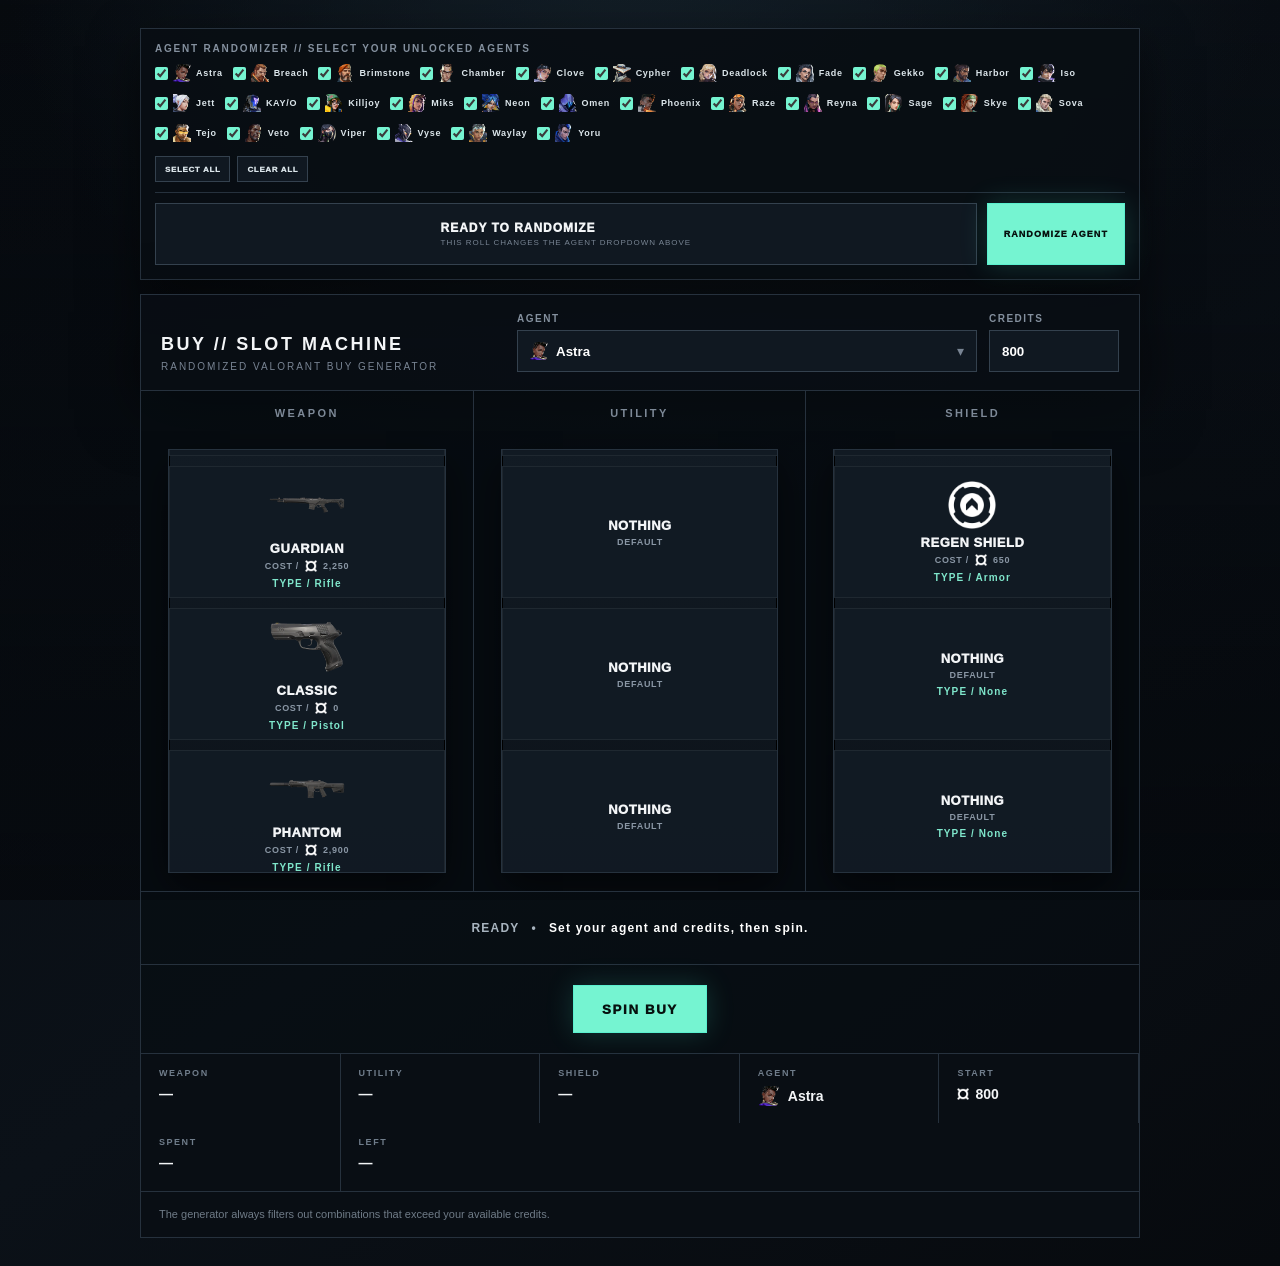
==== commit 2404abd3: "Added Background Randomises background on launch" ====
--- a/Valorant20Machine20agent20v10 copy.html
+++ b/Valorant20Machine20agent20v10 copy.html
@@ -17,6 +17,30 @@
     --danger:#ff5c6c;
   }
   *{box-sizing:border-box}
+
+  .background-video{
+  position:fixed;
+  inset:0;
+  width:100%;
+  height:100%;
+  object-fit:cover;
+  z-index:-2;
+  pointer-events:none;
+}
+
+.background-overlay{
+  position:fixed;
+  inset:0;
+  background:
+    linear-gradient(
+      180deg,
+      rgba(5,8,12,.25),
+      rgba(5,8,12,.70)
+    );
+  z-index:-1;
+  pointer-events:none;
+}
+
   body{
     margin:0;
     min-height:100vh;
@@ -29,7 +53,7 @@
     justify-content:center;
     padding:28px 16px;
   }
-  .app{width:min(1050px,100%)}
+  .app{width:min(1000px,100%);position:relative;z-index:1;}
   .topbar{
     display:flex;align-items:end;justify-content:space-between;gap:18px;
     padding:18px 20px;border:1px solid var(--line);
@@ -109,8 +133,10 @@
   input{width:130px}
   select:focus,input:focus{border-color:var(--accent)}
   .hero{
-    border:1px solid var(--line);border-top:0;background:#080d13;
-  }
+    border:1px solid var(--line);
+    border-top:0;
+    background:rgba(8,13,19,.62);
+}
   .heads,.slots,.summary{display:grid;grid-template-columns:1fr 1fr 1fr}
   .heads>div{
     text-align:center;padding:16px 10px 12px;border-right:1px solid var(--line);
@@ -119,11 +145,16 @@
   .heads>div:last-child{border-right:0}
   .slots{min-height:460px}
   .slot{
-    position:relative;border-right:1px solid var(--line);overflow:hidden;
-    display:flex;align-items:center;justify-content:center;padding:18px;
-    background:linear-gradient(#0a1017,#0a0f15);
+    position:relative;
+    overflow:hidden;
+    border-right:1px solid var(--line);
+    display:flex;
+    align-items:center;
+    justify-content:center;
+    padding:18px;
     min-height:430px;
-  }
+    background:rgba(8,13,19,.35);
+}
   .slot:last-child{border-right:0}
   .slot:before,.slot:after{display:none}
   .window{
@@ -147,7 +178,7 @@
     height:132px;
     display:flex;flex-direction:column;justify-content:center;align-items:center;
     gap:8px;padding:16px 16px;
-    background:rgba(255,255,255,.04);
+    background:rgba(18,27,36,.95);
     border:1px solid rgba(255,255,255,.06);
     transition:transform .2s ease, box-shadow .2s ease, border-color .2s ease, background .2s ease;
   }
@@ -261,6 +292,10 @@
 </style>
 </head>
 <body>
+
+<video id="backgroundVideo" class="background-video" autoplay muted loop playsinline></video>
+<div class="background-overlay"></div>
+
 <audio id="spinAudio" src="spin-music.mp3" preload="auto"></audio>
 <audio id="agentSpinAudio" src="agent_spin.mp3" preload="auto"></audio>
 <div class="app">
@@ -351,6 +386,36 @@
 </div>
 
 <script>
+
+/* ==========================
+   RANDOM BACKGROUND VIDEO
+   ========================== */
+
+const backgroundVideos = [
+  "Background/background_1.mp4",
+  "Background/background_2.mp4",
+  "Background/background_3.mp4",
+  "Background/background_4.mp4"
+];
+
+const backgroundPlayer =
+  document.getElementById("backgroundVideo");
+
+// Pick ONE random video when the site opens
+const randomVideo =
+  backgroundVideos[
+    Math.floor(Math.random() * backgroundVideos.length)
+  ];
+
+// Set the selected video
+backgroundPlayer.src = randomVideo;
+
+// Start playing it
+backgroundPlayer.load();
+
+backgroundPlayer.play().catch(() => {});
+
+
 /*
   EDITABLE DATA
   The prices are kept here intentionally so this is a completely standalone file.
@@ -688,13 +753,13 @@
 
   // AGENT RANDOMIZER SPIN LENGTH: change 3000 to the number of milliseconds you want.
   // 3000 = roughly 3 seconds.
-  const duration = 4350;
+  const duration = 4280;
   const start = performance.now();
 
   // Play the separate agent-randomizer audio.
   if(agentSpinAudio){
     agentSpinAudio.currentTime = 0;
-    agentSpinAudio.volume = 1.0;
+    agentSpinAudio.volume = 0.5;
     agentSpinAudio.loop = false;
     agentSpinAudio.play().catch(() => {});
   }
